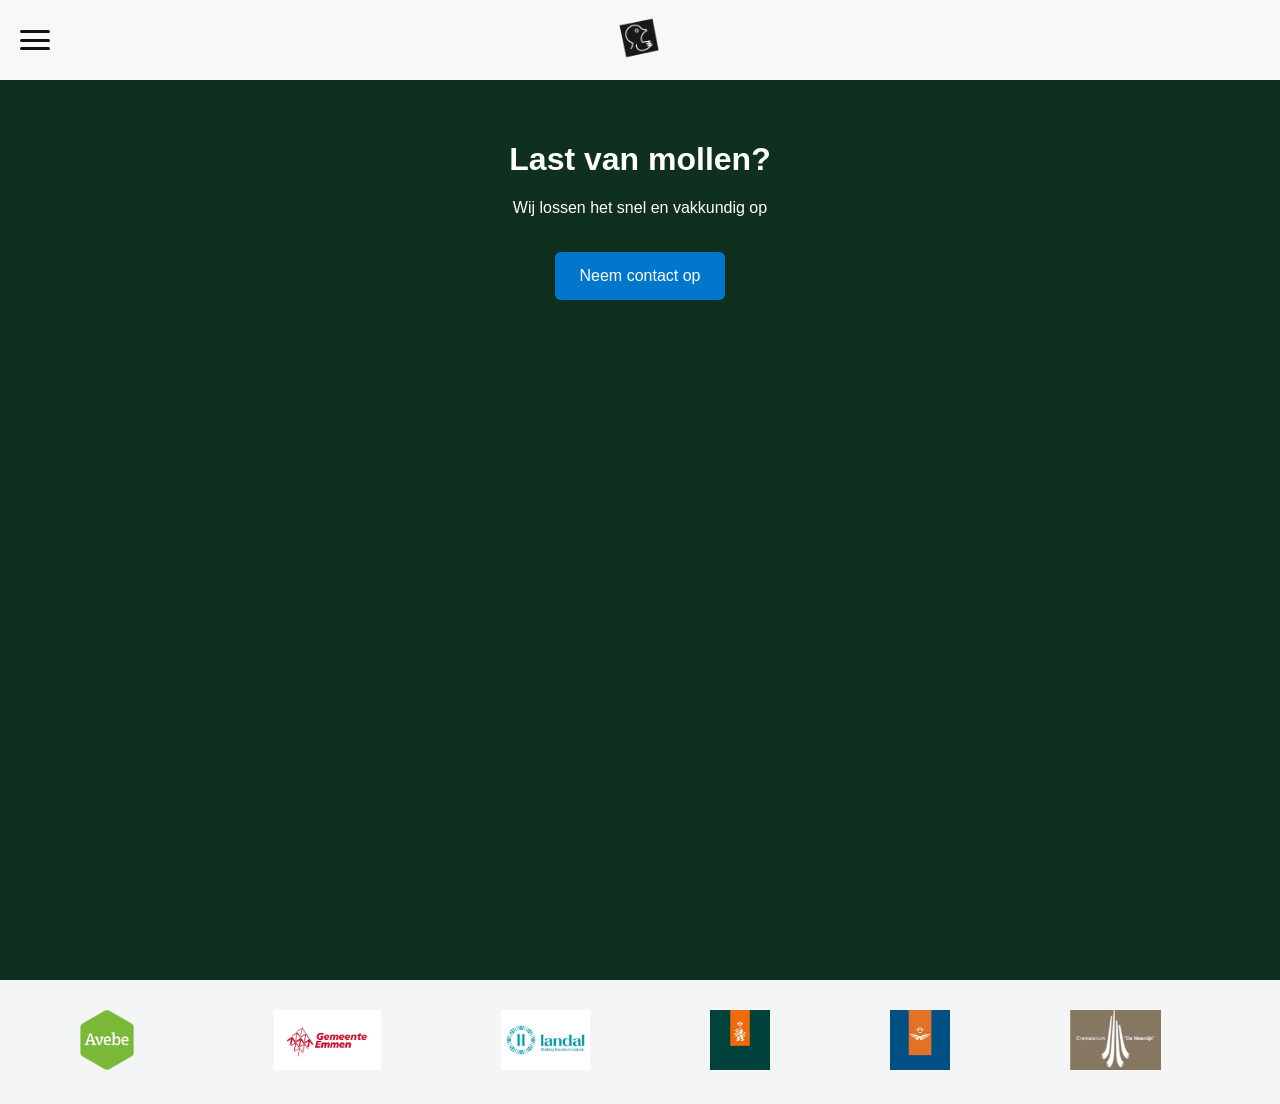
==== index.html @ 28d2e495 "Update index.html" ====
<!DOCTYPE html>
<html lang="nl">
<head>
  <meta charset="UTF-8">
  <meta name="viewport" content="width=device-width, initial-scale=1.0">
  <title>Mollenoverlast</title>
  <link rel="stylesheet" href="style.css">
</head>

<body>

<!-- NAVBAR -->
<nav class="top-header">
  <div class="hamburger-container">
    <div class="hamburger" id="hamburger">
      <span></span>
      <span></span>
      <span></span>
    </div>

    <div class="menu" id="menu">
      <a href="index.html">Home</a>
      <a href="wie.html">Wie zijn we?</a>
      <a href="mollen.html">Informatie over mollen</a>
      <a href="contact.html">Contact</a>
    </div>
  </div>

  <a href="#" class="logo-link">
    <img src="assets/images/mollenoverlastpng.png"
         alt="Mollenoverlast"
         class="nav-logo">
  </a>
</nav>


<!-- HERO -->
<header class="hero">
  <div class="hero-content">
    <h1>Last van mollen?</h1>
    <p>Wij lossen het snel en vakkundig op</p>

    <a href="contact.html" class="cta-button">
      Neem contact op
    </a>
  </div>
</header>


<!-- LOGO BAR (ONLY ONE!) -->
  
<section class="logo-bar">
  <div class="logo-track">

    <a href="https://www.avebe.nl" target="_blank" rel="noopener noreferrer">
      <img src="assets/companies/Avebelogo.png" alt="Avebe">
    </a>

    <a href="https://gemeente.emmen.nl" target="_blank" rel="noopener noreferrer">
      <img src="assets/companies/emmenlogo.jpg" alt="Gemeente Emmen">
    </a>

    <a href="https://www.landal.nl" target="_blank" rel="noopener noreferrer">
      <img src="assets/companies/landallogo.jpg" alt="Landal">
    </a>

    <a href="https://www.defensie.nl/organisatie/landmacht" target="_blank" rel="noopener noreferrer">
      <img src="assets/companies/landmachtlogo.jpg" alt="Landmacht">
    </a>

    <a href="https://www.defensie.nl/organisatie/luchtmacht" target="_blank" rel="noopener noreferrer">
      <img src="assets/companies/luchtmacht.png" alt="Luchtmacht">
    </a>

    <a href="https://www.crematoriumdemeerdijk.nl" target="_blank" rel="noopener noreferrer">
      <img src="assets/companies/cremator.jpg" alt="Crematorium De Meerdijk">
    </a>
  <a href="https://www.avebe.nl" target="_blank" rel="noopener noreferrer">
      <img src="assets/companies/Avebelogo.png" alt="Avebe">
    </a>

    <a href="https://gemeente.emmen.nl" target="_blank" rel="noopener noreferrer">
      <img src="assets/companies/emmenlogo.jpg" alt="Gemeente Emmen">
    </a>

    <a href="https://www.landal.nl" target="_blank" rel="noopener noreferrer">
      <img src="assets/companies/landallogo.jpg" alt="Landal">
    </a>

    <a href="https://www.defensie.nl/organisatie/landmacht" target="_blank" rel="noopener noreferrer">
      <img src="assets/companies/landmachtlogo.jpg" alt="Landmacht">
    </a>

    <a href="https://www.defensie.nl/organisatie/luchtmacht" target="_blank" rel="noopener noreferrer">
      <img src="assets/companies/luchtmacht.png" alt="Luchtmacht">
    </a>

    <a href="https://www.crematoriumdemeerdijk.nl" target="_blank" rel="noopener noreferrer">
      <img src="assets/companies/cremator.jpg" alt="Crematorium De Meerdijk">
    </a>
  </div>
</section>


<script src="script.js"></script>

</body>
</html>
---- style.css ----
/* RESET / BASE */
html, body {
  margin: 0;
  padding: 0;
  font-family: 'Open Sans', sans-serif;
  color: #111;
  background: #9baf40;
  overflow-x: hidden;
  scroll-behavior: smooth;
}

/* Sticky footer layout so logo bar can sit at bottom */
body {
  padding-top: 80px; /* header offset */
  min-height: 100vh;
  display: flex;
  flex-direction: column;
}

/* Let main content stretch and push footer/logo bar down */
main {
  flex: 1;
}

/* HERO */
.hero {
  position: relative;
  /* Fill viewport minus fixed header so footer can still sit at bottom nicely */
  min-height: calc(100vh - 80px);
  background-color: #0f2f1f;
  display: flex;
  flex-direction: column;
  justify-content: flex-start;
  align-items: center;
  text-align: center;
  padding: 40px 20px;
}

.hero-content {
  max-width: 600px;
  color: white;
}

.hero-content h1 {
  margin-bottom: 10px;
}

.hero-content p {
  margin-bottom: 10px;
  line-height: 1.7;
}

/* BUTTON (you use .cta-button in HTML, so style both) */
.btn-primary,
.cta-button {
  display: inline-block;
  margin-top: 20px;
  padding: 15px 25px;
  background: #0077cc;
  color: #fff !important;
  text-decoration: none;
  border-radius: 6px;
  transition: background 0.3s ease;
}

.btn-primary:hover,
.cta-button:hover {
  background: #005fa3;
  cursor: pointer;
}

/* HEADER / NAV */
.top-header {
  position: fixed;
  top: 0;
  left: 0;
  width: 100%;
  height: 80px;
  background-color: #f8f8f8;
  display: flex;
  justify-content: center; /* logo remains centered */
  align-items: center;
  z-index: 9999;
}

/* Hamburger menu */
.hamburger-container {
  position: absolute;
  top: 50%;
  left: 20px;
  transform: translateY(-50%);
  z-index: 101;
}

.hamburger {
  display: flex;
  flex-direction: column;
  justify-content: space-between;
  width: 30px;
  height: 20px;
  cursor: pointer;
}

.hamburger span {
  display: block;
  height: 3px;
  width: 100%;
  background-color: #111;
  border-radius: 2px;
  transition: all 0.3s ease;
}

.hamburger.active span:nth-child(1) {
  transform: rotate(45deg) translate(5px, 5px);
}
.hamburger.active span:nth-child(2) {
  opacity: 0;
}
.hamburger.active span:nth-child(3) {
  transform: rotate(-45deg) translate(5px, -5px);
}

/* Dropdown menu */
.menu {
  position: absolute;
  top: 35px;
  left: 0;
  background-color: #fff;
  border-radius: 5px;
  box-shadow: 0 5px 15px rgba(0,0,0,0.1);
  overflow: hidden;
  max-height: 0;
  display: flex;
  flex-direction: column;
  transition: max-height 0.3s ease;
  z-index: 102;
}

.menu a {
  padding: 10px 20px;
  text-decoration: none;
  color: #111;
  transition: background 0.2s;
}

.menu a:hover {
  background-color: #f0f0f0;
}

.menu.active {
  max-height: 500px; /* enough for all links */
}

/* Logo centered */
.nav-logo {
  height: 60px;
  width: auto;
  max-width: 100%;
  cursor: pointer;
  transition: transform 0.3s ease;
}

.nav-logo:hover {
  transform: scale(1.1);
}

/* Logo track / company bar (full width + bottom) */
.logo-bar {
  width: 100%;
  overflow: hidden;
  background: #f4f6f5;
  padding: 30px 0;

  /* This is the key that pushes it to the bottom on short pages */
  margin-top: auto;
}

.logo-track {
  display: flex;
  width: max-content;
  animation: scroll 20s linear infinite;
  will-change: transform;
}

.logo-track img {
  height: 60px;
  margin: 0 60px;
  transition: transform 0.3s ease, filter 0.3s ease;
  cursor: pointer;
}

.logo-track img:hover {
  transform: scale(1.25);
  filter: brightness(1.25);
}

@keyframes scroll {
  0% { transform: translateX(0); }
  100% { transform: translateX(-50%); }
}

/* CONTENT SECTIONS
   IMPORTANT: don't apply "max-width centered section" styling to logo-bar */
section:not(.logo-bar) {
  position: relative;
  z-index: 1;
  padding: 80px 20px;
  max-width: 1200px;
  margin: 0 auto;
}

section:not(.logo-bar) h2,
section:not(.logo-bar) p {
  text-align: center;
}

/* RESPONSIVE */
@media (max-width: 768px) {
  .hero-content h1 { font-size: 2rem; }
  .hero-content p { font-size: 1rem; }
  .btn-primary, .cta-button { padding: 12px 20px; font-size: 1em; }
  .logo-track img { height: 40px; margin: 0 30px; }
}

.client-section-title {
  text-align: center;
  color: white;
  font-weight: 700;
  font-size: 1.8rem;
  
  margin-top: 35px;
  margin-bottom: 15px;
}
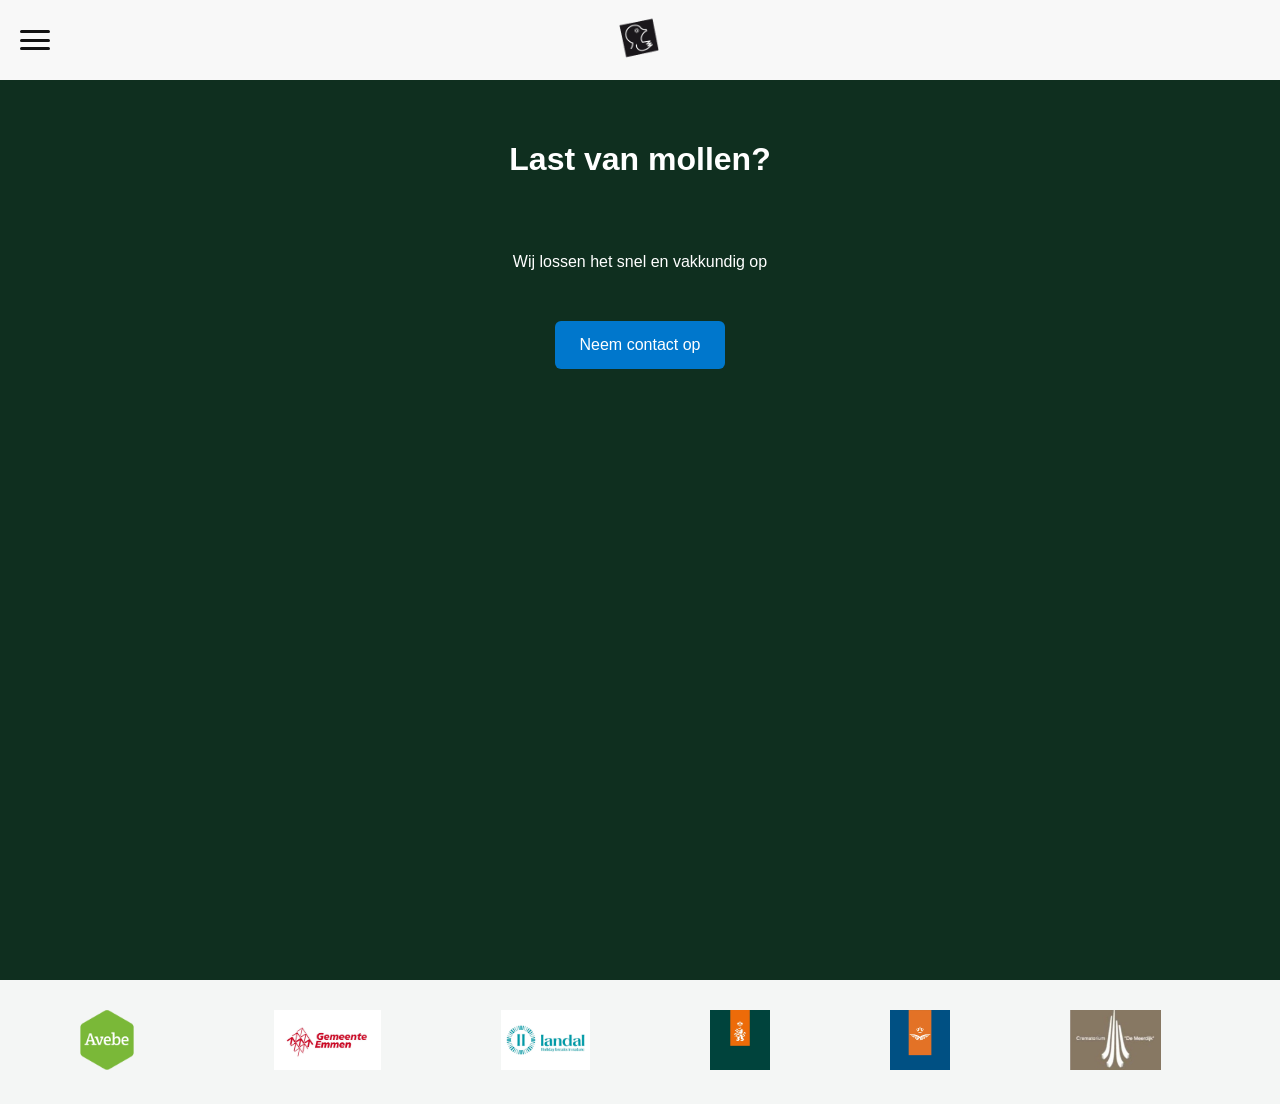
==== commit ca6d4527: "Update index.html" ====
--- a/index.html
+++ b/index.html
@@ -3,7 +3,7 @@
 <head>
   <meta charset="UTF-8">
   <meta name="viewport" content="width=device-width, initial-scale=1.0">
-  <title>Mollenoverlast</title>
+  <title>Mollenoverlast | Home</title>
   <link rel="stylesheet" href="style.css">
 </head>
 
@@ -109,3 +109,4 @@
 
 
 
+
--- a/style.css
+++ b/style.css
@@ -42,11 +42,15 @@
 }
 
 .hero-content h1 {
-  margin-bottom: 10px;
+  margin-bottom: 70px;
+}
+
+.hero-content h2 {
+  margin-bottom: 45px;
 }
 
 .hero-content p {
-  margin-bottom: 10px;
+  margin-bottom: 25px;
   line-height: 1.7;
 }
 
@@ -232,3 +236,38 @@
   margin-bottom: 15px;
 }
 
+.whatsapp-button {
+  display: inline-block;
+  margin-top: 15px;
+  padding: 14px 22px;
+  background-color: #25D366; /* WhatsApp green */
+  color: white;
+  text-decoration: none;
+  border-radius: 6px;
+  font-weight: 600;
+  transition: background 0.3s ease, transform 0.2s ease;
+}
+
+.whatsapp-button:hover {
+  background-color: #1ebe5d;
+  transform: scale(1.05);
+}
+
+/* Company info – contact page only */
+.company-info {
+  position: fixed;
+  bottom: 10px;
+  left: 10px;
+
+  font-family: "Courier New", monospace; /* different font */
+  font-size: 0.85rem;
+  color: rgba(255, 255, 255, 0.85);
+
+  line-height: 1.4;
+  z-index: 50;
+}
+
+
+
+
+
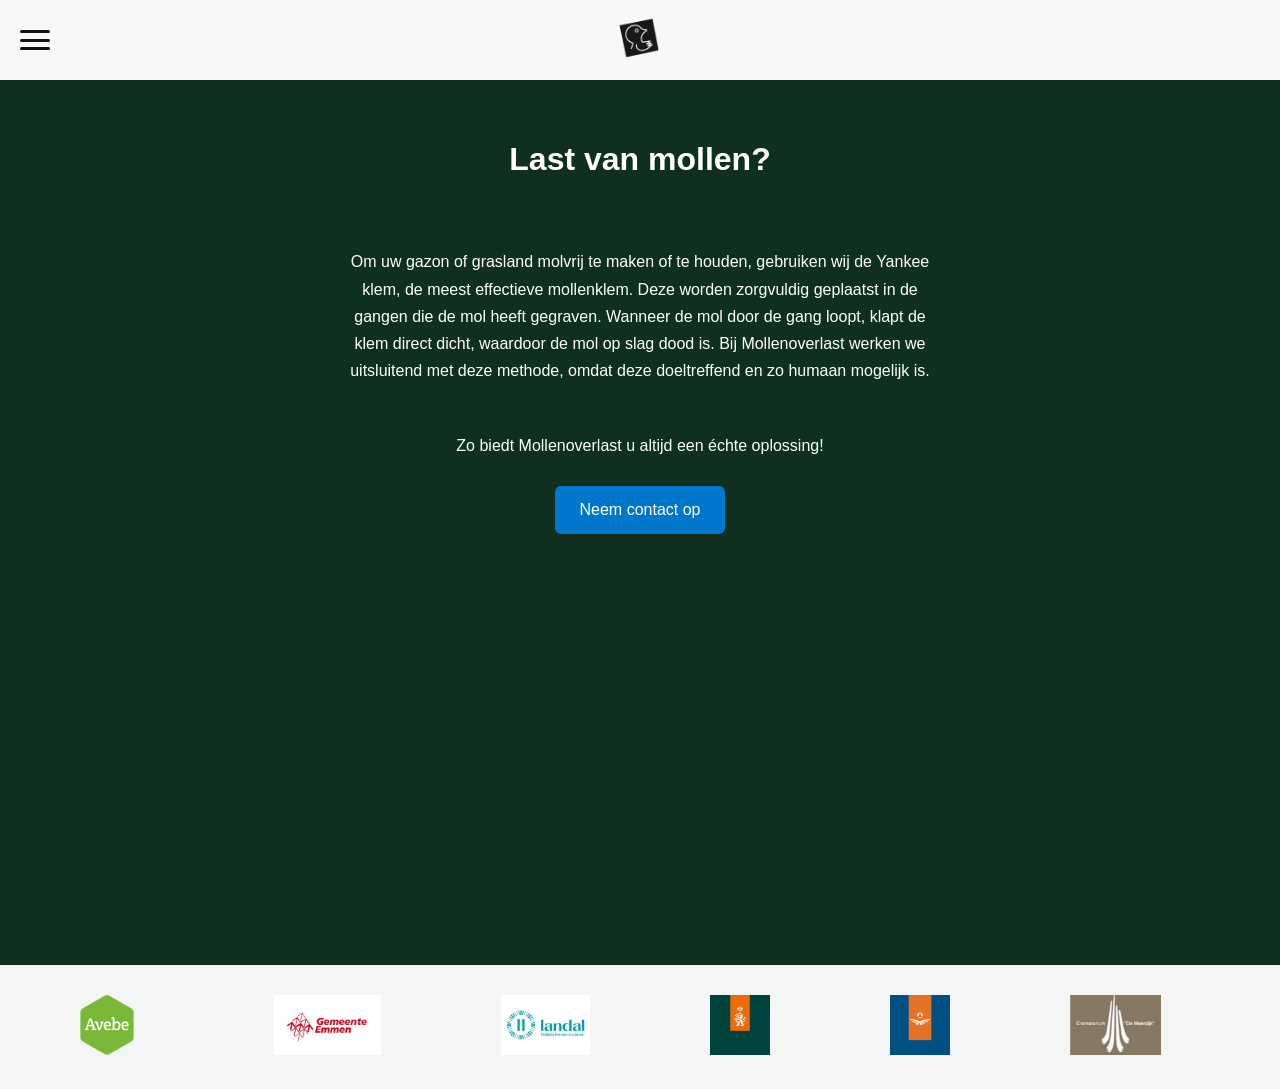
==== commit 0df6f1c7: "text to home" ====
--- a/index.html
+++ b/index.html
@@ -38,7 +38,13 @@
 <header class="hero">
   <div class="hero-content">
     <h1>Last van mollen?</h1>
-    <p>Wij lossen het snel en vakkundig op</p>
+    <p>Om uw gazon of grasland molvrij te maken of te houden, gebruiken wij de Yankee klem, de meest effectieve mollenklem. Deze worden zorgvuldig geplaatst in de gangen die de mol heeft gegraven. Wanneer de mol door de gang loopt, klapt de klem direct dicht, waardoor de mol op slag dood is.
+Bij Mollenoverlast werken we uitsluitend met deze methode, omdat deze doeltreffend en zo humaan mogelijk is.
+
+</p>
+    <br>
+    <br>
+    <p>Zo biedt Mollenoverlast u altijd een échte oplossing!</p>
 
     <a href="contact.html" class="cta-button">
       Neem contact op
@@ -110,3 +116,4 @@
 
 
 
+
--- a/style.css
+++ b/style.css
@@ -168,19 +168,18 @@
   transform: scale(1.1);
 }
 
-/* Logo track / company bar (full width + bottom) */
+/* ✅ LOGO BAR (FIXED) */
 .logo-bar {
   width: 100%;
   overflow: hidden;
   background: #f4f6f5;
   padding: 30px 0;
-
-  /* This is the key that pushes it to the bottom on short pages */
-  margin-top: auto;
+  margin-top: auto; /* pushes it to the bottom on short pages */
 }
 
 .logo-track {
   display: flex;
+  align-items: center;
   width: max-content;
   animation: scroll 20s linear infinite;
   will-change: transform;
@@ -189,6 +188,7 @@
 .logo-track img {
   height: 60px;
   margin: 0 60px;
+  flex: 0 0 auto; /* prevents odd wrapping/shrinking */
   transition: transform 0.3s ease, filter 0.3s ease;
   cursor: pointer;
 }
@@ -231,7 +231,6 @@
   color: white;
   font-weight: 700;
   font-size: 1.8rem;
-  
   margin-top: 35px;
   margin-bottom: 15px;
 }
@@ -253,21 +252,175 @@
   transform: scale(1.05);
 }
 
-/* Company info – contact page only */
+/* Contact hero becomes a column where bottom content can sit at the bottom */
+.hero-contact {
+  display: flex;
+  flex-direction: column;
+  justify-content: flex-start; /* top content stays at top */
+}
+
+/* This pushes the company info to the bottom INSIDE the hero */
 .company-info {
-  position: fixed;
+  margin-top: auto;          /* <-- key: pushes it down */
+  align-self: flex-start;    /* bottom-left */
+  padding-left: 14px;        /* same left spacing vibe */
+  padding-bottom: 14px;      /* gives breathing room */
+
+  font-family: "Courier New", monospace;
+  font-size: 0.9rem;
+  color: rgba(255, 255, 255, 0.9);
+  line-height: 1.4;
+}
+
+/* --- FORCE company-info to NOT overlap the logo bar --- */
+
+/* make the contact hero a flex column */
+.hero.hero-contact {
+  display: flex;
+  flex-direction: column;
+}
+
+/* make hero-content take normal space at the top */
+.hero.hero-contact .hero-content {
+  width: 100%;
+}
+
+/* --- CONTACT PAGE: tighten spacing inside hero --- */
+.hero-content p{
+  margin: 6px 0;          /* reduce default paragraph gaps */
+}
+
+.whatsapp-button{
+  margin: 12px 0 6px;     /* less space below WhatsApp */
+}
+
+.hero {
+  padding-bottom: 25px;
+}
+
+/* --- Subtle particle effect for call & email links --- */
+.particle-link {
+  position: relative;
+  color: inherit;
+  text-decoration: none;
+}
+
+/* create the particles */
+.particle-link::before,
+.particle-link::after {
+  content: "";
+  position: absolute;
+  width: 6px;
+  height: 6px;
+  background: #702963;
+  border-radius: 50%;
+  opacity: 0;
+  pointer-events: none;
+}
+
+/* left particle */
+.particle-link::before {
+  left: -10px;
+  top: 50%;
+  transform: translateY(-50%);
+}
+
+/* right particle */
+.particle-link::after {
+  right: -10px;
+  top: 50%;
+  transform: translateY(-50%);
+}
+
+/* hover animation */
+.particle-link:hover::before {
+  animation: particle-float-left 1.2s ease-out infinite;
+}
+
+.particle-link:hover::after {
+  animation: particle-float-right 1.2s ease-out infinite;
+}
+
+/* animations */
+@keyframes particle-float-left {
+  0% {
+    opacity: 0;
+    transform: translate(-5px, 0) scale(0.6);
+  }
+  60% {
+    opacity: 0.7;
+  }
+  100% {
+    opacity: 0;
+    transform: translate(-18px, -14px) scale(0.2);
+  }
+}
+
+@keyframes particle-float-right {
+  0% {
+    opacity: 0;
+    transform: translate(5px, 0) scale(0.6);
+  }
+  60% {
+    opacity: 0.7;
+  }
+  100% {
+    opacity: 0;
+    transform: translate(18px, -14px) scale(0.2);
+  }
+}
+
+/* --- WhatsApp button particle animation --- */
+.whatsapp-button {
+  position: relative;
+  overflow: hidden; /* contain particles */
+}
+
+/* particles */
+.whatsapp-button::before,
+.whatsapp-button::after {
+  content: "";
+  position: absolute;
   bottom: 10px;
-  left: 10px;
-
-  font-family: "Courier New", monospace; /* different font */
-  font-size: 0.85rem;
-  color: rgba(255, 255, 255, 0.85);
-
-  line-height: 1.4;
-  z-index: 50;
-}
-
-
-
-
-
+  width: 6px;
+  height: 6px;
+  background: #25D366;
+  border-radius: 50%;
+  opacity: 0;
+  pointer-events: none;
+}
+
+/* left particle */
+.whatsapp-button::before {
+  left: 35%;
+}
+
+/* right particle */
+.whatsapp-button::after {
+  left: 60%;
+}
+
+/* trigger animation on hover */
+.whatsapp-button:hover::before {
+  animation: wa-particle-up 1.2s ease-out infinite;
+}
+
+.whatsapp-button:hover::after {
+  animation: wa-particle-up 1.2s ease-out infinite;
+  animation-delay: 0.3s;
+}
+
+/* animation */
+@keyframes wa-particle-up {
+  0% {
+    transform: translateY(0) scale(0.6);
+    opacity: 0;
+  }
+  30% {
+    opacity: 0.8;
+  }
+  100% {
+    transform: translateY(-25px) scale(0.2);
+    opacity: 0;
+  }
+}
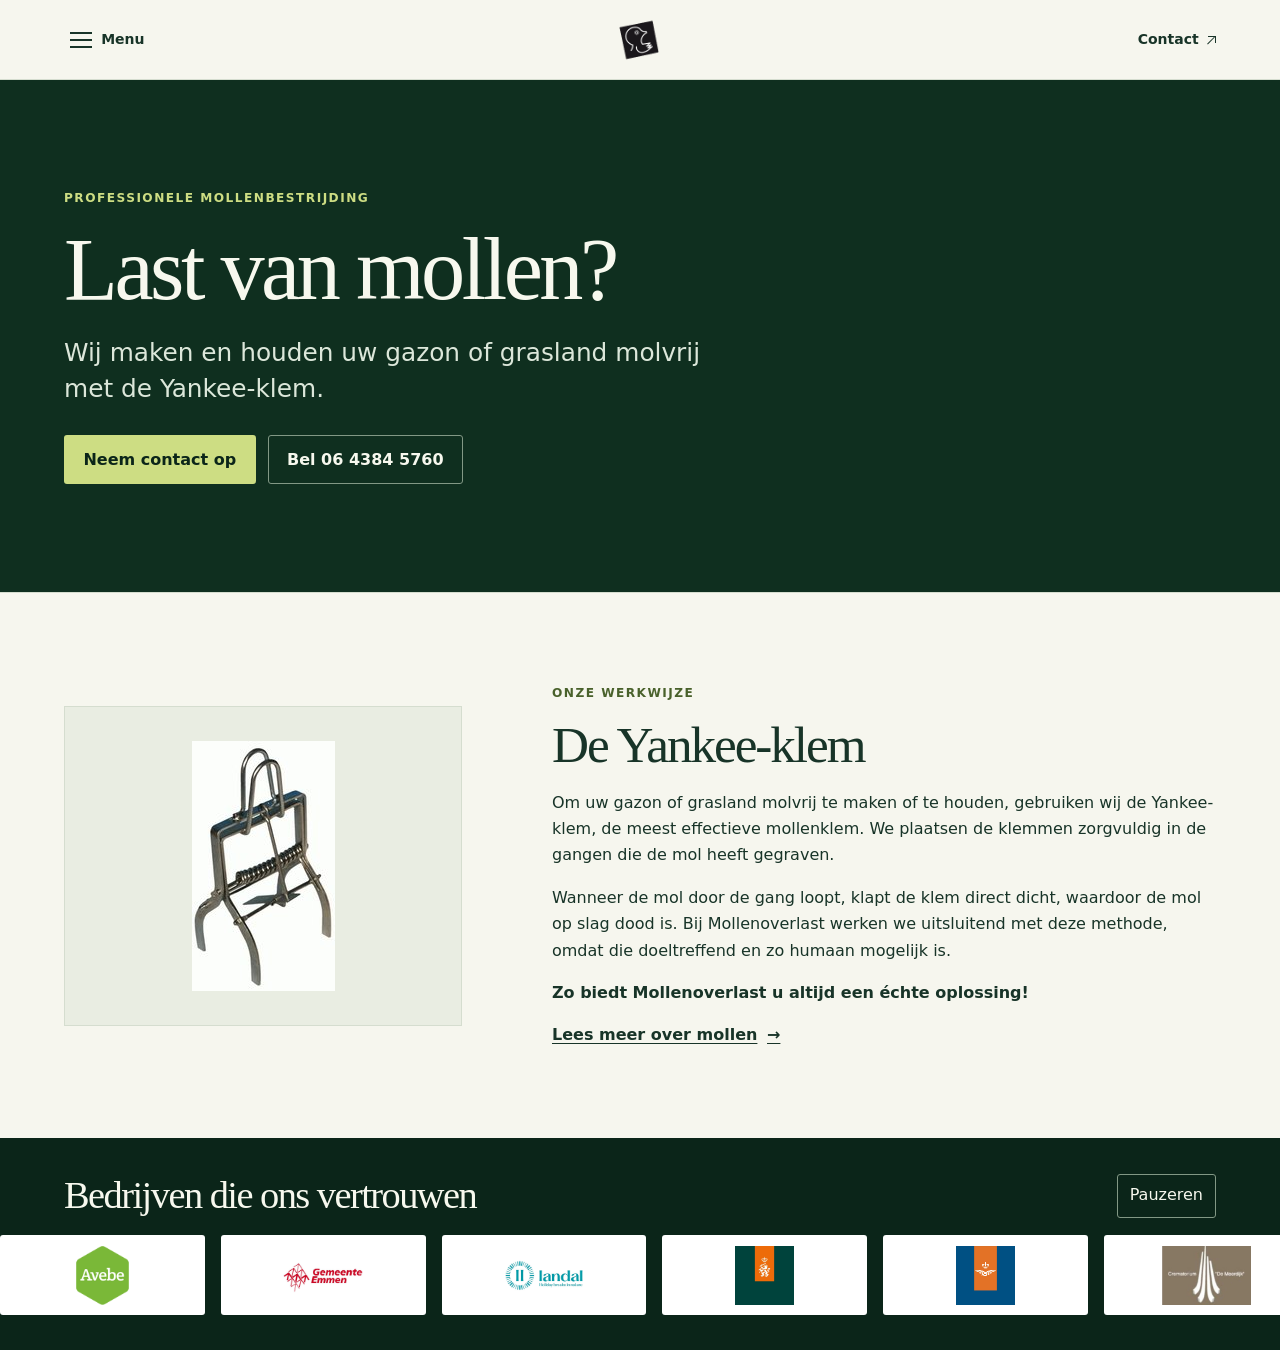
==== commit 429c2be9: "Redesign Mollenoverlast website" ====
--- a/index.html
+++ b/index.html
@@ -1,119 +1,79 @@
-<!DOCTYPE html>
-<html lang="nl">
-<head>
-  <meta charset="UTF-8">
-  <meta name="viewport" content="width=device-width, initial-scale=1.0">
-  <title>Mollenoverlast | Home</title>
-  <link rel="stylesheet" href="style.css">
-</head>
-
-<body>
-
-<!-- NAVBAR -->
-<nav class="top-header">
-  <div class="hamburger-container">
-    <div class="hamburger" id="hamburger">
-      <span></span>
-      <span></span>
-      <span></span>
-    </div>
-
-    <div class="menu" id="menu">
-      <a href="index.html">Home</a>
-      <a href="wie.html">Wie zijn we?</a>
-      <a href="mollen.html">Informatie over mollen</a>
-      <a href="contact.html">Contact</a>
-    </div>
-  </div>
-
-  <a href="#" class="logo-link">
-    <img src="assets/images/mollenoverlastpng.png"
-         alt="Mollenoverlast"
-         class="nav-logo">
-  </a>
-</nav>
-
-
-<!-- HERO -->
-<header class="hero">
-  <div class="hero-content">
-    <h1>Last van mollen?</h1>
-    <p>Om uw gazon of grasland molvrij te maken of te houden, gebruiken wij de Yankee klem, de meest effectieve mollenklem. Deze worden zorgvuldig geplaatst in de gangen die de mol heeft gegraven. Wanneer de mol door de gang loopt, klapt de klem direct dicht, waardoor de mol op slag dood is.
-Bij Mollenoverlast werken we uitsluitend met deze methode, omdat deze doeltreffend en zo humaan mogelijk is.
-
-</p>
-    <br>
-    <br>
-    <p>Zo biedt Mollenoverlast u altijd een échte oplossing!</p>
-
-    <a href="contact.html" class="cta-button">
-      Neem contact op
-    </a>
-  </div>
-</header>
-
-
-<!-- LOGO BAR (ONLY ONE!) -->
-  
-<section class="logo-bar">
-  <div class="logo-track">
-
-    <a href="https://www.avebe.nl" target="_blank" rel="noopener noreferrer">
-      <img src="assets/companies/Avebelogo.png" alt="Avebe">
-    </a>
-
-    <a href="https://gemeente.emmen.nl" target="_blank" rel="noopener noreferrer">
-      <img src="assets/companies/emmenlogo.jpg" alt="Gemeente Emmen">
-    </a>
-
-    <a href="https://www.landal.nl" target="_blank" rel="noopener noreferrer">
-      <img src="assets/companies/landallogo.jpg" alt="Landal">
-    </a>
-
-    <a href="https://www.defensie.nl/organisatie/landmacht" target="_blank" rel="noopener noreferrer">
-      <img src="assets/companies/landmachtlogo.jpg" alt="Landmacht">
-    </a>
-
-    <a href="https://www.defensie.nl/organisatie/luchtmacht" target="_blank" rel="noopener noreferrer">
-      <img src="assets/companies/luchtmacht.png" alt="Luchtmacht">
-    </a>
-
-    <a href="https://www.crematoriumdemeerdijk.nl" target="_blank" rel="noopener noreferrer">
-      <img src="assets/companies/cremator.jpg" alt="Crematorium De Meerdijk">
-    </a>
-  <a href="https://www.avebe.nl" target="_blank" rel="noopener noreferrer">
-      <img src="assets/companies/Avebelogo.png" alt="Avebe">
-    </a>
-
-    <a href="https://gemeente.emmen.nl" target="_blank" rel="noopener noreferrer">
-      <img src="assets/companies/emmenlogo.jpg" alt="Gemeente Emmen">
-    </a>
-
-    <a href="https://www.landal.nl" target="_blank" rel="noopener noreferrer">
-      <img src="assets/companies/landallogo.jpg" alt="Landal">
-    </a>
-
-    <a href="https://www.defensie.nl/organisatie/landmacht" target="_blank" rel="noopener noreferrer">
-      <img src="assets/companies/landmachtlogo.jpg" alt="Landmacht">
-    </a>
-
-    <a href="https://www.defensie.nl/organisatie/luchtmacht" target="_blank" rel="noopener noreferrer">
-      <img src="assets/companies/luchtmacht.png" alt="Luchtmacht">
-    </a>
-
-    <a href="https://www.crematoriumdemeerdijk.nl" target="_blank" rel="noopener noreferrer">
-      <img src="assets/companies/cremator.jpg" alt="Crematorium De Meerdijk">
-    </a>
-  </div>
-</section>
-
-
-<script src="script.js"></script>
-
-</body>
-</html>
-
-
-
-
-
+<!doctype html>
+<html lang="nl">
+<head>
+  <meta charset="utf-8">
+  <meta name="viewport" content="width=device-width, initial-scale=1">
+  <meta name="description" content="Professionele mollenbestrijding voor uw gazon of grasland. Mollenoverlast uit Schoonebeek werkt met de Yankee-klem.">
+  <meta name="theme-color" content="#0f2f1f">
+  <title>Professionele mollenbestrijding | Mollenoverlast</title>
+  <link rel="stylesheet" href="style.css">
+  <link rel="icon" href="assets/images/mollenoverlastpng.png" type="image/png">
+  <script src="script.js" defer></script>
+</head>
+<body id="boven">
+  <a class="skip-link" href="#inhoud">Direct naar inhoud</a>
+  <header class="top-header">
+    <button class="hamburger" type="button" aria-controls="menu" aria-expanded="false" hidden>
+      <span class="menu-icon" aria-hidden="true"><span></span><span></span><span></span></span>
+      <span>Menu</span>
+    </button>
+    <nav class="menu" id="menu" aria-label="Hoofdnavigatie">
+      <a href="index.html" aria-current="page">Home</a>
+      <a href="wie.html">Wie zijn we?</a>
+      <a href="mollen.html">Informatie over mollen</a>
+      <a href="contact.html">Contact</a>
+    </nav>
+    <a href="#boven" class="logo-link" aria-label="Mollenoverlast, naar boven">
+      <img src="assets/images/mollenoverlastpng.png" alt="Mollenoverlast" width="122" height="138" class="nav-logo">
+    </a>
+    <a class="header-contact particle-link" href="contact.html">Contact <span class="arrow-up" aria-hidden="true"></span></a>
+  </header>
+
+  <main id="inhoud" tabindex="-1">
+    <header class="wrap home-hero">
+      <p class="eyebrow">Professionele mollenbestrijding</p>
+      <h1>Last van mollen?</h1>
+      <p class="lead">Wij maken en houden uw gazon of grasland molvrij met de Yankee-klem.</p>
+      <div class="actions">
+        <a class="button primary particle-link" href="contact.html">Neem contact op</a>
+        <a class="button secondary particle-link" href="tel:+31643845760">Bel 06 4384 5760</a>
+      </div>
+    </header>
+
+    <section class="method-band" aria-labelledby="methode">
+      <div class="wrap method" data-reveal>
+        <div class="trap-photo">
+          <img src="assets/images/klem1.jpg" alt="De Yankee-mollenklem" width="143" height="250" loading="lazy">
+        </div>
+        <div>
+          <p class="eyebrow">Onze werkwijze</p>
+          <h2 id="methode">De Yankee-klem</h2>
+          <p>Om uw gazon of grasland molvrij te maken of te houden, gebruiken wij de Yankee-klem, de meest effectieve mollenklem. We plaatsen de klemmen zorgvuldig in de gangen die de mol heeft gegraven.</p>
+          <p>Wanneer de mol door de gang loopt, klapt de klem direct dicht, waardoor de mol op slag dood is. Bij Mollenoverlast werken we uitsluitend met deze methode, omdat die doeltreffend en zo humaan mogelijk is.</p>
+          <p><strong>Zo biedt Mollenoverlast u altijd een échte oplossing!</strong></p>
+          <a class="more" href="mollen.html">Lees meer over mollen <span aria-hidden="true">→</span></a>
+        </div>
+      </div>
+    </section>
+  </main>
+
+  <footer class="logo-bar" aria-labelledby="vertrouwen">
+    <div class="wrap logo-heading">
+      <h2 id="vertrouwen">Bedrijven die ons vertrouwen</h2>
+      <button class="logo-toggle" type="button" hidden>Pauzeren</button>
+    </div>
+    <div class="logo-window">
+      <div class="logo-track">
+        <div class="logo-group">
+          <a href="https://www.avebe.nl" target="_blank" rel="noopener noreferrer"><img src="assets/companies/Avebelogo.png" alt="Avebe"></a>
+          <a href="https://gemeente.emmen.nl" target="_blank" rel="noopener noreferrer"><img src="assets/companies/emmenlogo.jpg" alt="Gemeente Emmen"></a>
+          <a href="https://www.landal.nl" target="_blank" rel="noopener noreferrer"><img src="assets/companies/landallogo.jpg" alt="Landal"></a>
+          <a href="https://www.defensie.nl/defensieonderdelen/koninklijke-landmacht" target="_blank" rel="noopener noreferrer"><img src="assets/companies/landmachtlogo.jpg" alt="Landmacht"></a>
+          <a href="https://www.defensie.nl/defensieonderdelen/koninklijke-luchtmacht" target="_blank" rel="noopener noreferrer"><img src="assets/companies/luchtmacht.png" alt="Luchtmacht"></a>
+          <a href="https://www.crematoriumdemeerdijk.nl" target="_blank" rel="noopener noreferrer"><img src="assets/companies/cremator.jpg" alt="Crematorium De Meerdijk"></a>
+        </div>
+      </div>
+    </div>
+  </footer>
+</body>
+</html>
--- a/style.css
+++ b/style.css
@@ -1,426 +1,296 @@
-/* RESET / BASE */
-html, body {
-  margin: 0;
-  padding: 0;
-  font-family: 'Open Sans', sans-serif;
-  color: #111;
-  background: #9baf40;
-  overflow-x: hidden;
-  scroll-behavior: smooth;
-}
-
-/* Sticky footer layout so logo bar can sit at bottom */
-body {
-  padding-top: 80px; /* header offset */
-  min-height: 100vh;
-  display: flex;
-  flex-direction: column;
-}
-
-/* Let main content stretch and push footer/logo bar down */
-main {
-  flex: 1;
-}
-
-/* HERO */
-.hero {
-  position: relative;
-  /* Fill viewport minus fixed header so footer can still sit at bottom nicely */
-  min-height: calc(100vh - 80px);
-  background-color: #0f2f1f;
-  display: flex;
-  flex-direction: column;
-  justify-content: flex-start;
-  align-items: center;
-  text-align: center;
-  padding: 40px 20px;
-}
-
-.hero-content {
-  max-width: 600px;
-  color: white;
-}
-
-.hero-content h1 {
-  margin-bottom: 70px;
-}
-
-.hero-content h2 {
-  margin-bottom: 45px;
-}
-
-.hero-content p {
-  margin-bottom: 25px;
-  line-height: 1.7;
-}
-
-/* BUTTON (you use .cta-button in HTML, so style both) */
-.btn-primary,
-.cta-button {
-  display: inline-block;
-  margin-top: 20px;
-  padding: 15px 25px;
-  background: #0077cc;
-  color: #fff !important;
-  text-decoration: none;
-  border-radius: 6px;
-  transition: background 0.3s ease;
-}
-
-.btn-primary:hover,
-.cta-button:hover {
-  background: #005fa3;
-  cursor: pointer;
-}
-
-/* HEADER / NAV */
-.top-header {
-  position: fixed;
-  top: 0;
-  left: 0;
-  width: 100%;
-  height: 80px;
-  background-color: #f8f8f8;
-  display: flex;
-  justify-content: center; /* logo remains centered */
-  align-items: center;
-  z-index: 9999;
-}
-
-/* Hamburger menu */
-.hamburger-container {
-  position: absolute;
-  top: 50%;
-  left: 20px;
-  transform: translateY(-50%);
-  z-index: 101;
-}
-
-.hamburger {
-  display: flex;
-  flex-direction: column;
-  justify-content: space-between;
-  width: 30px;
-  height: 20px;
-  cursor: pointer;
-}
-
-.hamburger span {
-  display: block;
-  height: 3px;
-  width: 100%;
-  background-color: #111;
-  border-radius: 2px;
-  transition: all 0.3s ease;
-}
-
-.hamburger.active span:nth-child(1) {
-  transform: rotate(45deg) translate(5px, 5px);
-}
-.hamburger.active span:nth-child(2) {
-  opacity: 0;
-}
-.hamburger.active span:nth-child(3) {
-  transform: rotate(-45deg) translate(5px, -5px);
-}
-
-/* Dropdown menu */
-.menu {
-  position: absolute;
-  top: 35px;
-  left: 0;
-  background-color: #fff;
-  border-radius: 5px;
-  box-shadow: 0 5px 15px rgba(0,0,0,0.1);
-  overflow: hidden;
-  max-height: 0;
-  display: flex;
-  flex-direction: column;
-  transition: max-height 0.3s ease;
-  z-index: 102;
-}
-
-.menu a {
-  padding: 10px 20px;
-  text-decoration: none;
-  color: #111;
-  transition: background 0.2s;
-}
-
-.menu a:hover {
-  background-color: #f0f0f0;
-}
-
-.menu.active {
-  max-height: 500px; /* enough for all links */
-}
-
-/* Logo centered */
-.nav-logo {
-  height: 60px;
-  width: auto;
-  max-width: 100%;
-  cursor: pointer;
-  transition: transform 0.3s ease;
-}
-
-.nav-logo:hover {
-  transform: scale(1.1);
-}
-
-/* ✅ LOGO BAR (FIXED) */
-.logo-bar {
-  width: 100%;
-  overflow: hidden;
-  background: #f4f6f5;
-  padding: 30px 0;
-  margin-top: auto; /* pushes it to the bottom on short pages */
-}
-
-.logo-track {
-  display: flex;
-  align-items: center;
-  width: max-content;
-  animation: scroll 20s linear infinite;
-  will-change: transform;
-}
-
-.logo-track img {
-  height: 60px;
-  margin: 0 60px;
-  flex: 0 0 auto; /* prevents odd wrapping/shrinking */
-  transition: transform 0.3s ease, filter 0.3s ease;
-  cursor: pointer;
-}
-
-.logo-track img:hover {
-  transform: scale(1.25);
-  filter: brightness(1.25);
-}
-
-@keyframes scroll {
-  0% { transform: translateX(0); }
-  100% { transform: translateX(-50%); }
-}
-
-/* CONTENT SECTIONS
-   IMPORTANT: don't apply "max-width centered section" styling to logo-bar */
-section:not(.logo-bar) {
-  position: relative;
-  z-index: 1;
-  padding: 80px 20px;
-  max-width: 1200px;
-  margin: 0 auto;
-}
-
-section:not(.logo-bar) h2,
-section:not(.logo-bar) p {
-  text-align: center;
-}
-
-/* RESPONSIVE */
-@media (max-width: 768px) {
-  .hero-content h1 { font-size: 2rem; }
-  .hero-content p { font-size: 1rem; }
-  .btn-primary, .cta-button { padding: 12px 20px; font-size: 1em; }
-  .logo-track img { height: 40px; margin: 0 30px; }
-}
-
-.client-section-title {
-  text-align: center;
-  color: white;
-  font-weight: 700;
-  font-size: 1.8rem;
-  margin-top: 35px;
-  margin-bottom: 15px;
-}
-
-.whatsapp-button {
-  display: inline-block;
-  margin-top: 15px;
-  padding: 14px 22px;
-  background-color: #25D366; /* WhatsApp green */
-  color: white;
-  text-decoration: none;
-  border-radius: 6px;
-  font-weight: 600;
-  transition: background 0.3s ease, transform 0.2s ease;
-}
-
-.whatsapp-button:hover {
-  background-color: #1ebe5d;
-  transform: scale(1.05);
-}
-
-/* Contact hero becomes a column where bottom content can sit at the bottom */
-.hero-contact {
-  display: flex;
-  flex-direction: column;
-  justify-content: flex-start; /* top content stays at top */
-}
-
-/* This pushes the company info to the bottom INSIDE the hero */
-.company-info {
-  margin-top: auto;          /* <-- key: pushes it down */
-  align-self: flex-start;    /* bottom-left */
-  padding-left: 14px;        /* same left spacing vibe */
-  padding-bottom: 14px;      /* gives breathing room */
-
-  font-family: "Courier New", monospace;
-  font-size: 0.9rem;
-  color: rgba(255, 255, 255, 0.9);
-  line-height: 1.4;
-}
-
-/* --- FORCE company-info to NOT overlap the logo bar --- */
-
-/* make the contact hero a flex column */
-.hero.hero-contact {
-  display: flex;
-  flex-direction: column;
-}
-
-/* make hero-content take normal space at the top */
-.hero.hero-contact .hero-content {
-  width: 100%;
-}
-
-/* --- CONTACT PAGE: tighten spacing inside hero --- */
-.hero-content p{
-  margin: 6px 0;          /* reduce default paragraph gaps */
-}
-
-.whatsapp-button{
-  margin: 12px 0 6px;     /* less space below WhatsApp */
-}
-
-.hero {
-  padding-bottom: 25px;
-}
-
-/* --- Subtle particle effect for call & email links --- */
-.particle-link {
-  position: relative;
-  color: inherit;
-  text-decoration: none;
-}
-
-/* create the particles */
-.particle-link::before,
-.particle-link::after {
-  content: "";
-  position: absolute;
-  width: 6px;
-  height: 6px;
-  background: #702963;
-  border-radius: 50%;
-  opacity: 0;
-  pointer-events: none;
-}
-
-/* left particle */
-.particle-link::before {
-  left: -10px;
-  top: 50%;
-  transform: translateY(-50%);
-}
-
-/* right particle */
-.particle-link::after {
-  right: -10px;
-  top: 50%;
-  transform: translateY(-50%);
-}
-
-/* hover animation */
-.particle-link:hover::before {
-  animation: particle-float-left 1.2s ease-out infinite;
-}
-
-.particle-link:hover::after {
-  animation: particle-float-right 1.2s ease-out infinite;
-}
-
-/* animations */
-@keyframes particle-float-left {
-  0% {
-    opacity: 0;
-    transform: translate(-5px, 0) scale(0.6);
-  }
-  60% {
-    opacity: 0.7;
-  }
-  100% {
-    opacity: 0;
-    transform: translate(-18px, -14px) scale(0.2);
-  }
-}
-
-@keyframes particle-float-right {
-  0% {
-    opacity: 0;
-    transform: translate(5px, 0) scale(0.6);
-  }
-  60% {
-    opacity: 0.7;
-  }
-  100% {
-    opacity: 0;
-    transform: translate(18px, -14px) scale(0.2);
-  }
-}
-
-/* --- WhatsApp button particle animation --- */
-.whatsapp-button {
-  position: relative;
-  overflow: hidden; /* contain particles */
-}
-
-/* particles */
-.whatsapp-button::before,
-.whatsapp-button::after {
-  content: "";
-  position: absolute;
-  bottom: 10px;
-  width: 6px;
-  height: 6px;
-  background: #25D366;
-  border-radius: 50%;
-  opacity: 0;
-  pointer-events: none;
-}
-
-/* left particle */
-.whatsapp-button::before {
-  left: 35%;
-}
-
-/* right particle */
-.whatsapp-button::after {
-  left: 60%;
-}
-
-/* trigger animation on hover */
-.whatsapp-button:hover::before {
-  animation: wa-particle-up 1.2s ease-out infinite;
-}
-
-.whatsapp-button:hover::after {
-  animation: wa-particle-up 1.2s ease-out infinite;
-  animation-delay: 0.3s;
-}
-
-/* animation */
-@keyframes wa-particle-up {
-  0% {
-    transform: translateY(0) scale(0.6);
-    opacity: 0;
-  }
-  30% {
-    opacity: 0.8;
-  }
-  100% {
-    transform: translateY(-25px) scale(0.2);
-    opacity: 0;
-  }
-}
+:root {
+  color-scheme: light;
+  --forest: #0f2f1f;
+  --deep: #0b2519;
+  --green: #cddd83;
+  --ink: #183428;
+  --muted: #526459;
+  --paper: #f6f6ee;
+  --line: #d5ddcf;
+  --header-height: 80px;
+  --space: clamp(3.5rem, 7vw, 6.5rem);
+}
+
+*, *::before, *::after { box-sizing: border-box; }
+html { scroll-behavior: smooth; scroll-padding-top: calc(var(--header-height) + 1rem); }
+body {
+  margin: 0;
+  background: var(--forest);
+  color: #f7f8ee;
+  font: 1rem/1.65 system-ui, sans-serif;
+}
+img { display: block; max-width: 100%; }
+a { color: inherit; text-underline-offset: 0.2em; }
+button { font: inherit; cursor: pointer; }
+[hidden] { display: none !important; }
+:focus-visible { outline: 2px solid #8a9f39; outline-offset: 4px; }
+main:focus { outline: none; }
+h1, h2 {
+  margin: 0;
+  font-family: Georgia, serif;
+  font-weight: 400;
+  line-height: 1.03;
+  letter-spacing: -0.04em;
+  text-wrap: balance;
+}
+h1 { font-size: clamp(2.8rem, 6.9vw, 6rem); }
+h2 { font-size: clamp(2rem, 4vw, 3.5rem); }
+p { margin: 0 0 1rem; }
+dl, dd { margin: 0; }
+.wrap { width: min(100% - 2 * clamp(1.25rem, 5vw, 5rem), 76rem); margin-inline: auto; }
+.skip-link {
+  position: fixed;
+  z-index: 5;
+  top: 1rem;
+  left: 1rem;
+  padding: .65rem 1rem;
+  transform: translateY(-200%);
+  background: var(--green);
+  color: var(--deep);
+}
+.skip-link:focus { transform: none; }
+
+/* Header and navigation */
+.top-header {
+  position: sticky;
+  z-index: 4;
+  top: 0;
+  display: grid;
+  grid-template-columns: 1fr auto 1fr;
+  align-items: center;
+  min-height: var(--header-height);
+  padding: 0 clamp(1rem, 5vw, 5rem);
+  background: var(--paper);
+  color: var(--ink);
+  border-bottom: 1px solid var(--line);
+}
+.logo-link { grid-column: 2; grid-row: 1; margin-block: 9px; }
+.nav-logo { width: auto; height: 60px; transition: transform .2s ease; }
+.logo-link:hover .nav-logo { transform: scale(1.045); }
+.header-contact, .hamburger {
+  grid-row: 1;
+  min-height: 44px;
+  display: inline-flex;
+  align-items: center;
+  gap: .6rem;
+  font-size: .875rem;
+  font-weight: 650;
+}
+.header-contact { grid-column: 3; justify-self: end; text-decoration: none; }
+.header-contact:hover { text-decoration: underline; }
+.hamburger {
+  grid-column: 1;
+  justify-self: start;
+  padding: .25rem .35rem;
+  border: 0;
+  background: transparent;
+  color: inherit;
+}
+.menu-icon { display: grid; gap: 5px; width: 22px; }
+.menu-icon span {
+  height: 2px;
+  background: currentColor;
+  transition: transform .2s ease, opacity .2s ease;
+}
+.hamburger[aria-expanded="true"] .menu-icon span:first-child { transform: translateY(7px) rotate(45deg); }
+.hamburger[aria-expanded="true"] .menu-icon span:nth-child(2) { opacity: 0; }
+.hamburger[aria-expanded="true"] .menu-icon span:last-child { transform: translateY(-7px) rotate(-45deg); }
+.menu { grid-column: 1 / -1; display: flex; flex-wrap: wrap; gap: .25rem; padding: .5rem 0; }
+.menu a { padding: .65rem .9rem; text-decoration: none; font-weight: 600; }
+.menu a:hover { background: #e9eddf; }
+.menu a[aria-current="page"] { background: #e7edda; box-shadow: inset 3px 0 #728835; }
+.menu.is-disclosure {
+  position: absolute;
+  top: calc(100% + .65rem);
+  left: clamp(1rem, 5vw, 5rem);
+  display: grid;
+  width: min(19rem, calc(100vw - 2rem));
+  padding: .5rem;
+  background: var(--paper);
+  border: 1px solid var(--line);
+  box-shadow: 0 12px 32px #061a1430;
+  opacity: 0;
+  transform: translateY(-6px);
+  transition: opacity .2s ease, transform .2s ease;
+}
+.menu.is-disclosure.is-open { opacity: 1; transform: none; }
+
+/* Homepage */
+.home-hero {
+  padding-block: calc(var(--space) * 1.2);
+}
+.eyebrow {
+  color: var(--green);
+  font-size: .76rem;
+  font-weight: 750;
+  letter-spacing: .12em;
+  text-transform: uppercase;
+}
+.lead { font-size: clamp(1.15rem, 2vw, 1.55rem); line-height: 1.45; max-width: 42ch; }
+.home-hero .lead, .page-intro .lead { margin-top: 1.3rem; }
+.home-hero .lead { color: #dce7da; }
+.actions { display: flex; flex-wrap: wrap; gap: .75rem; margin-top: 1.75rem; }
+.button {
+  display: inline-flex;
+  justify-content: center;
+  align-items: center;
+  gap: .65rem;
+  min-height: 48px;
+  padding: .65rem 1.15rem;
+  border: 1px solid transparent;
+  border-radius: 3px;
+  font-weight: 700;
+  text-decoration: none;
+  transition: background .2s ease, border-color .2s ease, transform .2s ease;
+}
+.primary { background: var(--green); color: var(--deep); }
+.primary:hover { background: #deebaa; transform: translateY(-2px); }
+.secondary { border-color: #829885; }
+.secondary:hover { background: #ffffff12; border-color: #d4e2c6; }
+.method-band, .paper { background: var(--paper); color: var(--ink); border-top: 1px solid var(--line); }
+.method {
+  display: grid;
+  grid-template-columns: minmax(12rem, .75fr) minmax(0, 1.25fr);
+  align-items: center;
+  gap: clamp(2rem, 7vw, 7rem);
+  padding-block: var(--space);
+}
+.method .eyebrow { color: #49612b; }
+.method h2, .paper h2 { margin-bottom: 1.15rem; }
+.trap-photo {
+  display: grid;
+  place-items: center;
+  min-height: 20rem;
+  padding: 1.4rem;
+  background: #e9ede2;
+  border: 1px solid var(--line);
+}
+.trap-photo img { height: 250px; object-fit: contain; }
+.more { display: inline-flex; gap: .6rem; font-weight: 700; }
+.more:hover { color: #49612b; }
+
+/* Interior pages */
+.page-intro { padding-block: var(--space); }
+.page-intro p { max-width: 64ch; color: #dce7da; }
+.page-intro .lead { max-width: 42ch; }
+.page-intro p:last-child { margin-bottom: 0; }
+.section-space { padding-block: var(--space); }
+.sectors { display: grid; grid-template-columns: repeat(3, 1fr); gap: 0 2rem; margin: 2rem 0; }
+.sectors > div { border-top: 1px solid var(--line); padding: 1.2rem 0; }
+.sectors dt { font-size: 1.125rem; font-weight: 700; }
+.sectors dd, .article-copy p { color: var(--muted); }
+.article-layout { display: grid; grid-template-columns: 13rem minmax(0, 68ch); gap: clamp(1.75rem, 6vw, 6rem); }
+.article-nav { align-self: start; position: sticky; top: calc(var(--header-height) + 1rem); border-left: 2px solid #91a44c; padding-left: 1rem; }
+.article-nav p { margin-bottom: .35rem; font-weight: 700; }
+.article-nav a { display: table; padding: .2rem 0; }
+.article-copy section + section { border-top: 1px solid var(--line); padding-top: 2rem; margin-top: 2rem; }
+.article-copy p { line-height: 1.8; }
+.contact-layout { display: grid; grid-template-columns: 1.15fr 1fr; gap: clamp(2rem, 6vw, 6rem); align-items: start; }
+.contact-list { margin: 1.5rem 0; }
+.contact-list > div { padding: .7rem 0; border-top: 1px solid var(--line); }
+.contact-list dt { color: var(--muted); }
+.contact-list a { display: inline-flex; align-items: center; min-height: 44px; font-weight: 700; overflow-wrap: anywhere; }
+.company-info { background: #e9ede2; border: 1px solid var(--line); padding: clamp(1.15rem, 3vw, 2rem); }
+.company-info h2 { font-size: clamp(1.85rem, 3vw, 2.5rem); }
+.company-info address { font-style: normal; margin-bottom: 1.15rem; }
+.company-info dl > div { padding: .45rem 0; border-top: 1px solid var(--line); }
+.company-info dt { font-size: .83rem; font-weight: 700; }
+.company-info dd { overflow-wrap: anywhere; }
+
+/* Customer logos */
+.logo-bar { padding-block: 2.2rem; background: var(--deep); }
+.logo-heading { display: flex; justify-content: space-between; align-items: center; gap: .65rem 1rem; flex-wrap: wrap; margin-bottom: 1.1rem; }
+.logo-heading h2 { font-size: clamp(1.55rem, 3vw, 2.45rem); }
+.logo-toggle {
+  min-height: 44px;
+  padding: .3rem .75rem;
+  color: inherit;
+  border: 1px solid #829885;
+  border-radius: 3px;
+  background: transparent;
+}
+.logo-toggle:hover { background: #ffffff12; }
+.logo-window { max-width: 90rem; margin-inline: auto; overflow: hidden; }
+.logo-track, .logo-group { display: flex; width: max-content; }
+.logo-group { gap: 1rem; padding-right: 1rem; }
+.logo-group a {
+  display: grid;
+  place-items: center;
+  width: clamp(8.25rem, 16vw, 15rem);
+  height: 5rem;
+  padding: .65rem 1rem;
+  background: white;
+  border-radius: 3px;
+}
+.logo-group a:focus-visible { outline-offset: -4px; }
+.logo-group img { width: 100%; height: 3.7rem; object-fit: contain; }
+.logo-bar.is-ready .logo-track { animation: logo-scroll 36s linear infinite; }
+.logo-bar.is-ready .logo-window:hover .logo-track,
+.logo-bar.is-paused .logo-track { animation-play-state: paused; }
+.logo-bar:not(.is-ready) .logo-window,
+.logo-bar.is-browsing .logo-window { overflow-x: auto; }
+.logo-bar.is-browsing .logo-track { animation: none; }
+.logo-bar.is-browsing .logo-group[aria-hidden="true"] { display: none; }
+@keyframes logo-scroll { to { transform: translateX(-50%); } }
+
+.particle-link { position: relative; }
+.particle-link::before, .particle-link::after {
+  content: "";
+  position: absolute;
+  top: 50%;
+  width: 6px;
+  height: 6px;
+  border-radius: 50%;
+  background: #702963;
+  opacity: 0;
+  pointer-events: none;
+}
+.particle-link::before { left: 4px; --drift: -15px; }
+.particle-link::after { right: 4px; --drift: 15px; }
+@media (hover: hover) {
+  .particle-link:hover::before, .particle-link:hover::after { animation: particle-float 1.2s ease-out infinite; }
+  .particle-link:hover::after { animation-delay: .2s; }
+}
+@keyframes particle-float {
+  0% { opacity: 0; transform: scale(.6); }
+  45% { opacity: .85; }
+  100% { opacity: 0; transform: translate(var(--drift), -17px) scale(.2); }
+}
+.revealed { animation: reveal .55s ease-out both; }
+@keyframes reveal { from { opacity: .65; transform: translateY(10px); } }
+
+@media (max-width: 760px) {
+  .method, .article-layout, .contact-layout { grid-template-columns: minmax(0, 1fr); }
+  .method > div:last-child { grid-row: 1; }
+  .trap-photo { min-height: 16rem; }
+  .trap-photo img { height: 220px; }
+  .sectors { grid-template-columns: repeat(2, minmax(0, 1fr)); gap: 0 1rem; }
+  .article-nav { position: static; }
+}
+@media (max-width: 400px) {
+  .sectors { grid-template-columns: 1fr; }
+  .actions > a { flex: 1 1 100%; }
+}
+@media (prefers-reduced-motion: reduce) {
+  *, *::before, *::after { scroll-behavior: auto !important; animation: none !important; transition: none !important; }
+  .logo-bar .logo-toggle { display: none; }
+  .logo-bar .logo-window { overflow-x: auto; }
+  .logo-group[aria-hidden="true"] { display: none; }
+}
+
+.arrow-up {
+  width: .55em;
+  height: .55em;
+  border-top: 1px solid;
+  border-right: 1px solid;
+  position: relative;
+}
+.arrow-up::after {
+  content: "";
+  position: absolute;
+  top: 50%;
+  right: -.1em;
+  width: .72em;
+  border-top: 1px solid;
+  transform: rotate(-45deg);
+}
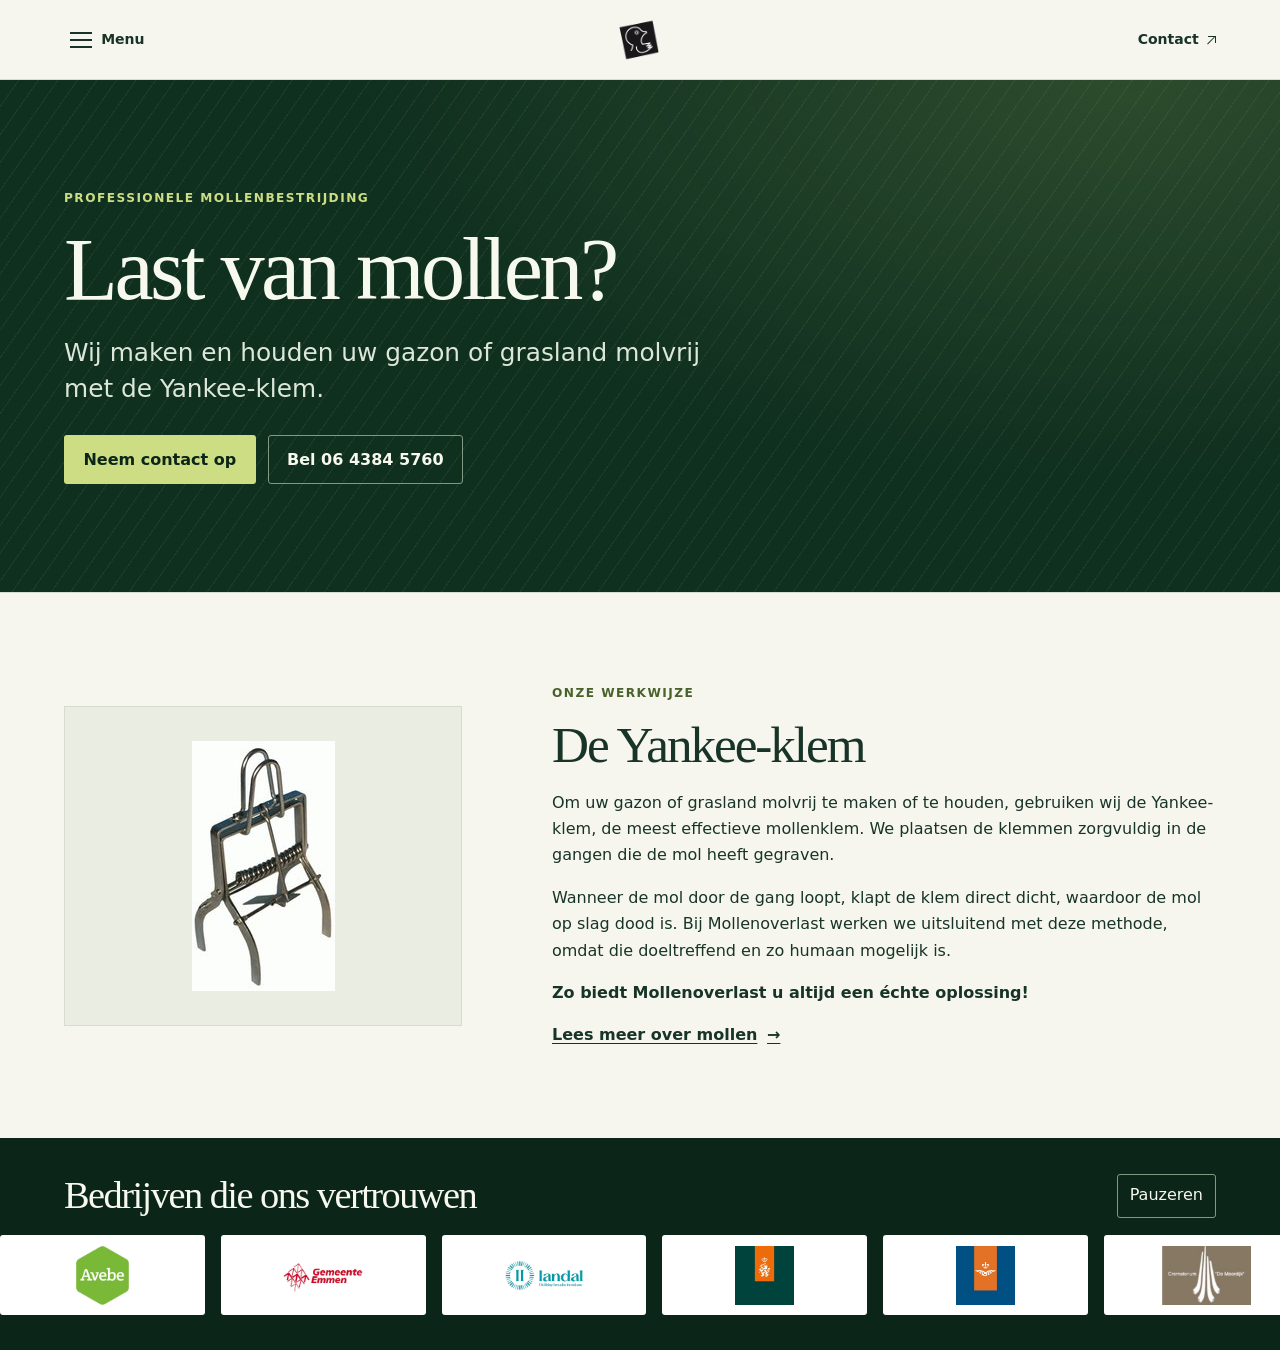
==== commit 23a88e8a: "Make the cursor glow and background texture more visible" ====
--- a/index.html
+++ b/index.html
@@ -6,9 +6,9 @@
   <meta name="description" content="Professionele mollenbestrijding voor uw gazon of grasland. Mollenoverlast uit Schoonebeek werkt met de Yankee-klem.">
   <meta name="theme-color" content="#0f2f1f">
   <title>Professionele mollenbestrijding | Mollenoverlast</title>
-  <link rel="stylesheet" href="style.css">
+  <link rel="stylesheet" href="style.css?v=glow-2">
   <link rel="icon" href="assets/images/mollenoverlastpng.png" type="image/png">
-  <script src="script.js" defer></script>
+  <script src="script.js?v=glow-2" defer></script>
 </head>
 <body id="boven">
   <a class="skip-link" href="#inhoud">Direct naar inhoud</a>
--- a/style.css
+++ b/style.css
@@ -24,7 +24,27 @@
 button { font: inherit; cursor: pointer; }
 [hidden] { display: none !important; }
 :focus-visible { outline: 2px solid #8a9f39; outline-offset: 4px; }
+main {
+  position: relative;
+  isolation: isolate;
+  background:
+    radial-gradient(ellipse 48rem 25rem at 88% 0, #abc66a30, transparent),
+    repeating-linear-gradient(125deg, transparent 0 15px, #cddd8314 15px 16px);
+}
 main:focus { outline: none; }
+@media (hover: hover) and (pointer: fine) and (prefers-reduced-motion: no-preference) {
+  main::before {
+    content: "";
+    position: absolute;
+    inset: 0;
+    z-index: -1;
+    pointer-events: none;
+    background: radial-gradient(27rem circle at var(--glow-x, 50%) var(--glow-y, 0), #cddd8352, transparent);
+    opacity: 0;
+    transition: opacity .24s ease;
+  }
+  main.has-pointer-glow::before { opacity: 1; }
+}
 h1, h2 {
   margin: 0;
   font-family: Georgia, serif;
@@ -141,12 +161,11 @@
   border-radius: 3px;
   font-weight: 700;
   text-decoration: none;
-  transition: background .2s ease, border-color .2s ease, transform .2s ease;
+  transition: background .2s ease, border-color .2s ease, box-shadow .2s ease, transform .2s ease;
 }
 .primary { background: var(--green); color: var(--deep); }
-.primary:hover { background: #deebaa; transform: translateY(-2px); }
 .secondary { border-color: #829885; }
-.secondary:hover { background: #ffffff12; border-color: #d4e2c6; }
+
 .method-band, .paper { background: var(--paper); color: var(--ink); border-top: 1px solid var(--line); }
 .method {
   display: grid;
@@ -168,6 +187,14 @@
 .trap-photo img { height: 250px; object-fit: contain; }
 .more { display: inline-flex; gap: .6rem; font-weight: 700; }
 .more:hover { color: #49612b; }
+@media (hover: hover) {
+  .primary:hover { background: #deebaa; box-shadow: 0 6px 18px #091f2066; transform: translateY(-3px); }
+  .secondary:hover { background: #ffffff12; border-color: #d4e2c6; transform: translateY(-3px); }
+  .more span { transition: transform .2s ease; }
+  .more:hover span { transform: translateX(3px); }
+  .logo-group a { transition: background .2s ease; }
+  .logo-group a:hover { background: #eff3e5; }
+}
 
 /* Interior pages */
 .page-intro { padding-block: var(--space); }
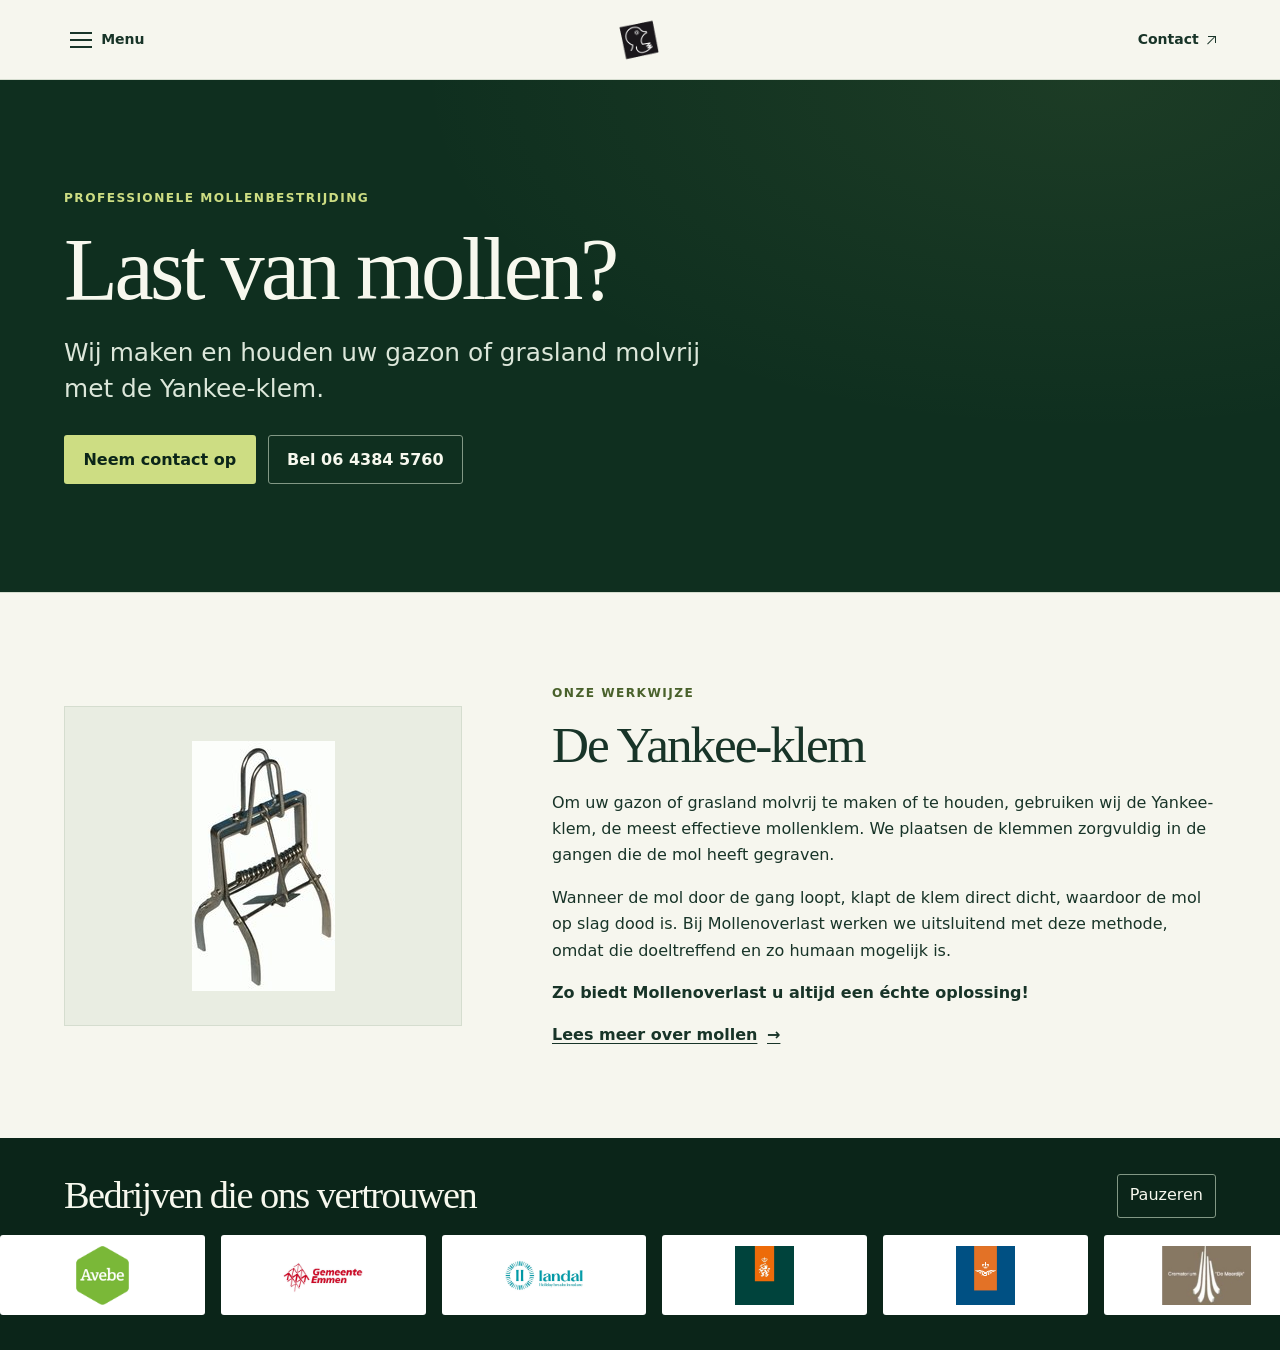
==== commit fdafe401: "Use a small site-wide cursor halo" ====
--- a/index.html
+++ b/index.html
@@ -6,9 +6,9 @@
   <meta name="description" content="Professionele mollenbestrijding voor uw gazon of grasland. Mollenoverlast uit Schoonebeek werkt met de Yankee-klem.">
   <meta name="theme-color" content="#0f2f1f">
   <title>Professionele mollenbestrijding | Mollenoverlast</title>
-  <link rel="stylesheet" href="style.css?v=glow-2">
+  <link rel="stylesheet" href="style.css?v=glow-3">
   <link rel="icon" href="assets/images/mollenoverlastpng.png" type="image/png">
-  <script src="script.js?v=glow-2" defer></script>
+  <script src="script.js?v=glow-3" defer></script>
 </head>
 <body id="boven">
   <a class="skip-link" href="#inhoud">Direct naar inhoud</a>
--- a/style.css
+++ b/style.css
@@ -25,25 +25,25 @@
 [hidden] { display: none !important; }
 :focus-visible { outline: 2px solid #8a9f39; outline-offset: 4px; }
 main {
-  position: relative;
-  isolation: isolate;
-  background:
-    radial-gradient(ellipse 48rem 25rem at 88% 0, #abc66a30, transparent),
-    repeating-linear-gradient(125deg, transparent 0 15px, #cddd8314 15px 16px);
+  background: radial-gradient(ellipse 42rem 22rem at 85% 0, #abc66a16, transparent);
 }
 main:focus { outline: none; }
 @media (hover: hover) and (pointer: fine) and (prefers-reduced-motion: no-preference) {
-  main::before {
+  body::before {
     content: "";
-    position: absolute;
-    inset: 0;
-    z-index: -1;
+    position: fixed;
+    top: 0;
+    left: 0;
+    z-index: 6;
+    width: 88px;
+    height: 88px;
     pointer-events: none;
-    background: radial-gradient(27rem circle at var(--glow-x, 50%) var(--glow-y, 0), #cddd8352, transparent);
+    background: radial-gradient(circle closest-side, #a5c34a38, #a5c34a14 42%, transparent);
+    transform: translate3d(calc(var(--glow-x, 0px) - 50%), calc(var(--glow-y, 0px) - 50%), 0);
     opacity: 0;
-    transition: opacity .24s ease;
+    transition: opacity .18s ease;
   }
-  main.has-pointer-glow::before { opacity: 1; }
+  body.has-pointer-glow::before { opacity: 1; }
 }
 h1, h2 {
   margin: 0;
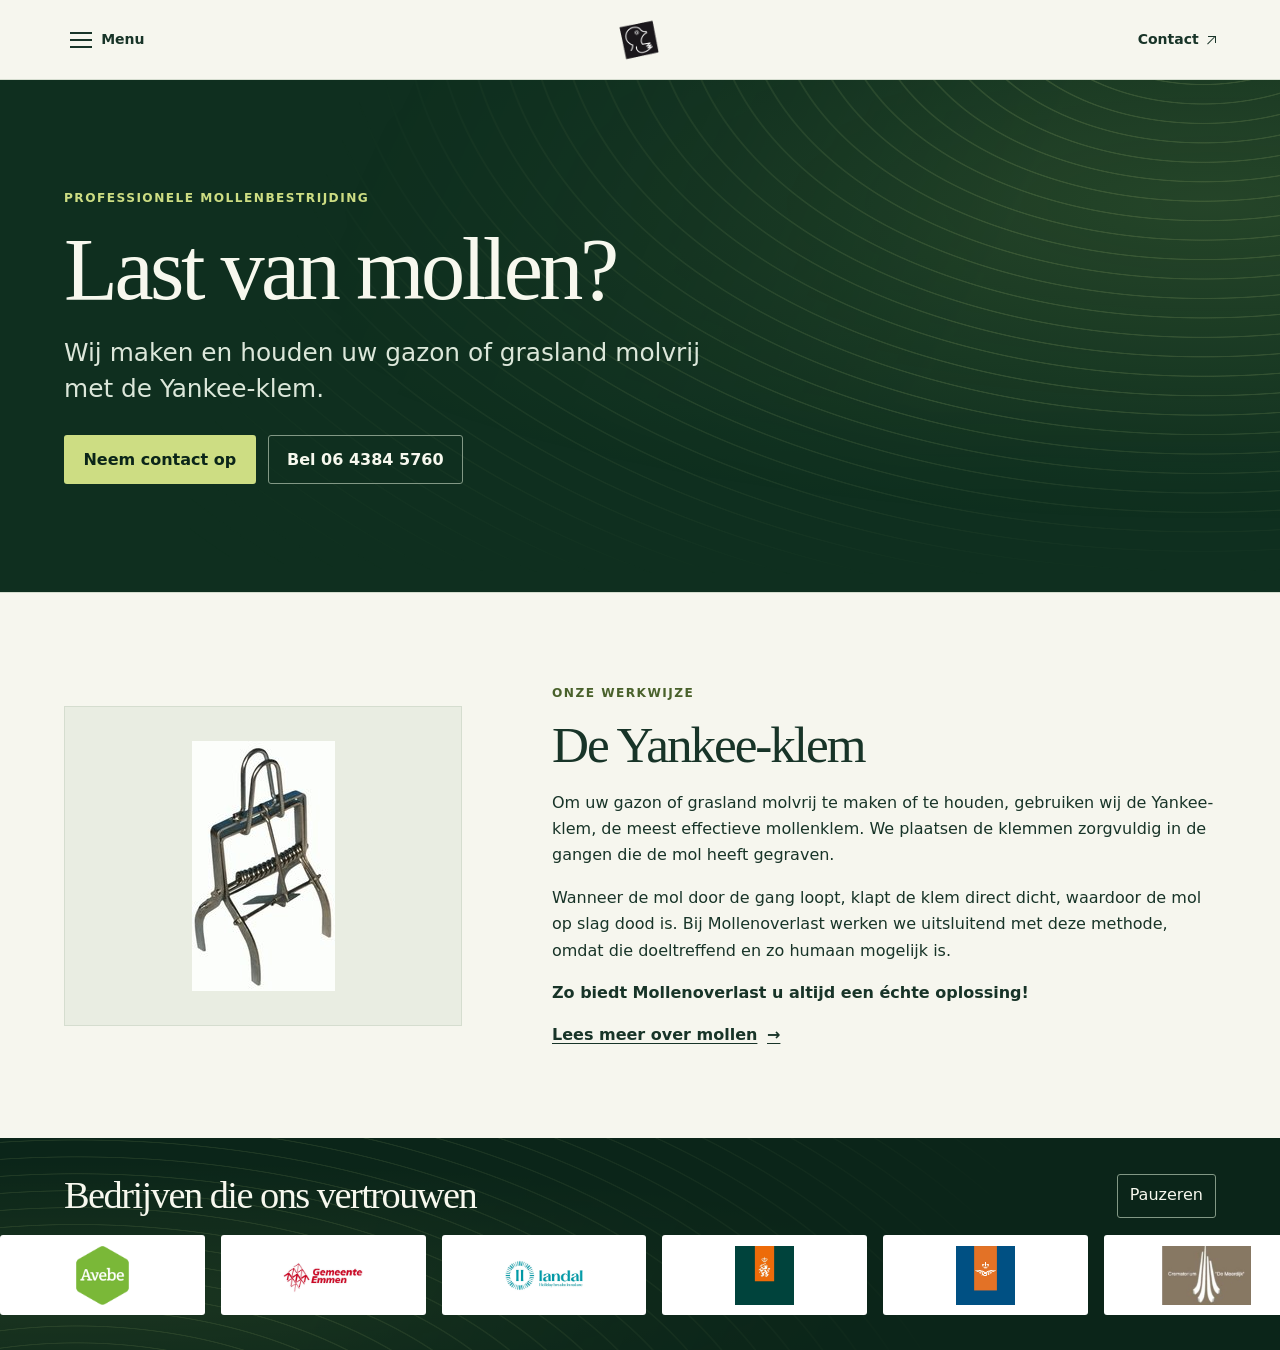
==== commit b804be6c: "Replace the cursor halo with contour backgrounds" ====
--- a/index.html
+++ b/index.html
@@ -6,9 +6,9 @@
   <meta name="description" content="Professionele mollenbestrijding voor uw gazon of grasland. Mollenoverlast uit Schoonebeek werkt met de Yankee-klem.">
   <meta name="theme-color" content="#0f2f1f">
   <title>Professionele mollenbestrijding | Mollenoverlast</title>
-  <link rel="stylesheet" href="style.css?v=glow-3">
+  <link rel="stylesheet" href="style.css?v=contours-1">
   <link rel="icon" href="assets/images/mollenoverlastpng.png" type="image/png">
-  <script src="script.js?v=glow-3" defer></script>
+  <script src="script.js?v=contours-1" defer></script>
 </head>
 <body id="boven">
   <a class="skip-link" href="#inhoud">Direct naar inhoud</a>
--- a/style.css
+++ b/style.css
@@ -24,26 +24,45 @@
 button { font: inherit; cursor: pointer; }
 [hidden] { display: none !important; }
 :focus-visible { outline: 2px solid #8a9f39; outline-offset: 4px; }
-main {
-  background: radial-gradient(ellipse 42rem 22rem at 85% 0, #abc66a16, transparent);
+main, .logo-bar {
+  position: relative;
+  isolation: isolate;
 }
 main:focus { outline: none; }
-@media (hover: hover) and (pointer: fine) and (prefers-reduced-motion: no-preference) {
-  body::before {
-    content: "";
-    position: fixed;
-    top: 0;
-    left: 0;
-    z-index: 6;
-    width: 88px;
-    height: 88px;
-    pointer-events: none;
-    background: radial-gradient(circle closest-side, #a5c34a38, #a5c34a14 42%, transparent);
-    transform: translate3d(calc(var(--glow-x, 0px) - 50%), calc(var(--glow-y, 0px) - 50%), 0);
-    opacity: 0;
-    transition: opacity .18s ease;
+
+/* Contour lines fade into the green behind each section. */
+main::before, .logo-bar::before {
+  content: "";
+  position: absolute;
+  inset: 0 0 auto;
+  z-index: -1;
+  height: min(100%, 31rem);
+  pointer-events: none;
+  background:
+    radial-gradient(ellipse at 95% 25%, #9ab65a29, transparent 62%),
+    repeating-radial-gradient(ellipse 42% 68% at 94% -18%,
+      transparent 0 24px, #b8cf812a 25px 26px, transparent 27px 31px);
+  mask-image: var(--contour-fade, linear-gradient(115deg, transparent 24%, #000 72%));
+}
+main::before {
+  mask-image:
+    var(--contour-fade, linear-gradient(115deg, transparent 24%, #000 72%)),
+    linear-gradient(#000 65%, transparent);
+  mask-composite: intersect;
+}
+.logo-bar::before {
+  height: 100%;
+  background:
+    radial-gradient(ellipse at 95% 25%, #9ab65a29, transparent 62%),
+    repeating-radial-gradient(ellipse 33rem 18rem at 94% -75%,
+      transparent 0 24px, #b8cf812a 25px 26px, transparent 27px 31px);
+  transform: scale(-1);
+  opacity: .7;
+}
+@media (max-width: 760px) {
+  main::before, .logo-bar::before {
+    --contour-fade: linear-gradient(130deg, transparent 38%, #000 100%);
   }
-  body.has-pointer-glow::before { opacity: 1; }
 }
 h1, h2 {
   margin: 0;
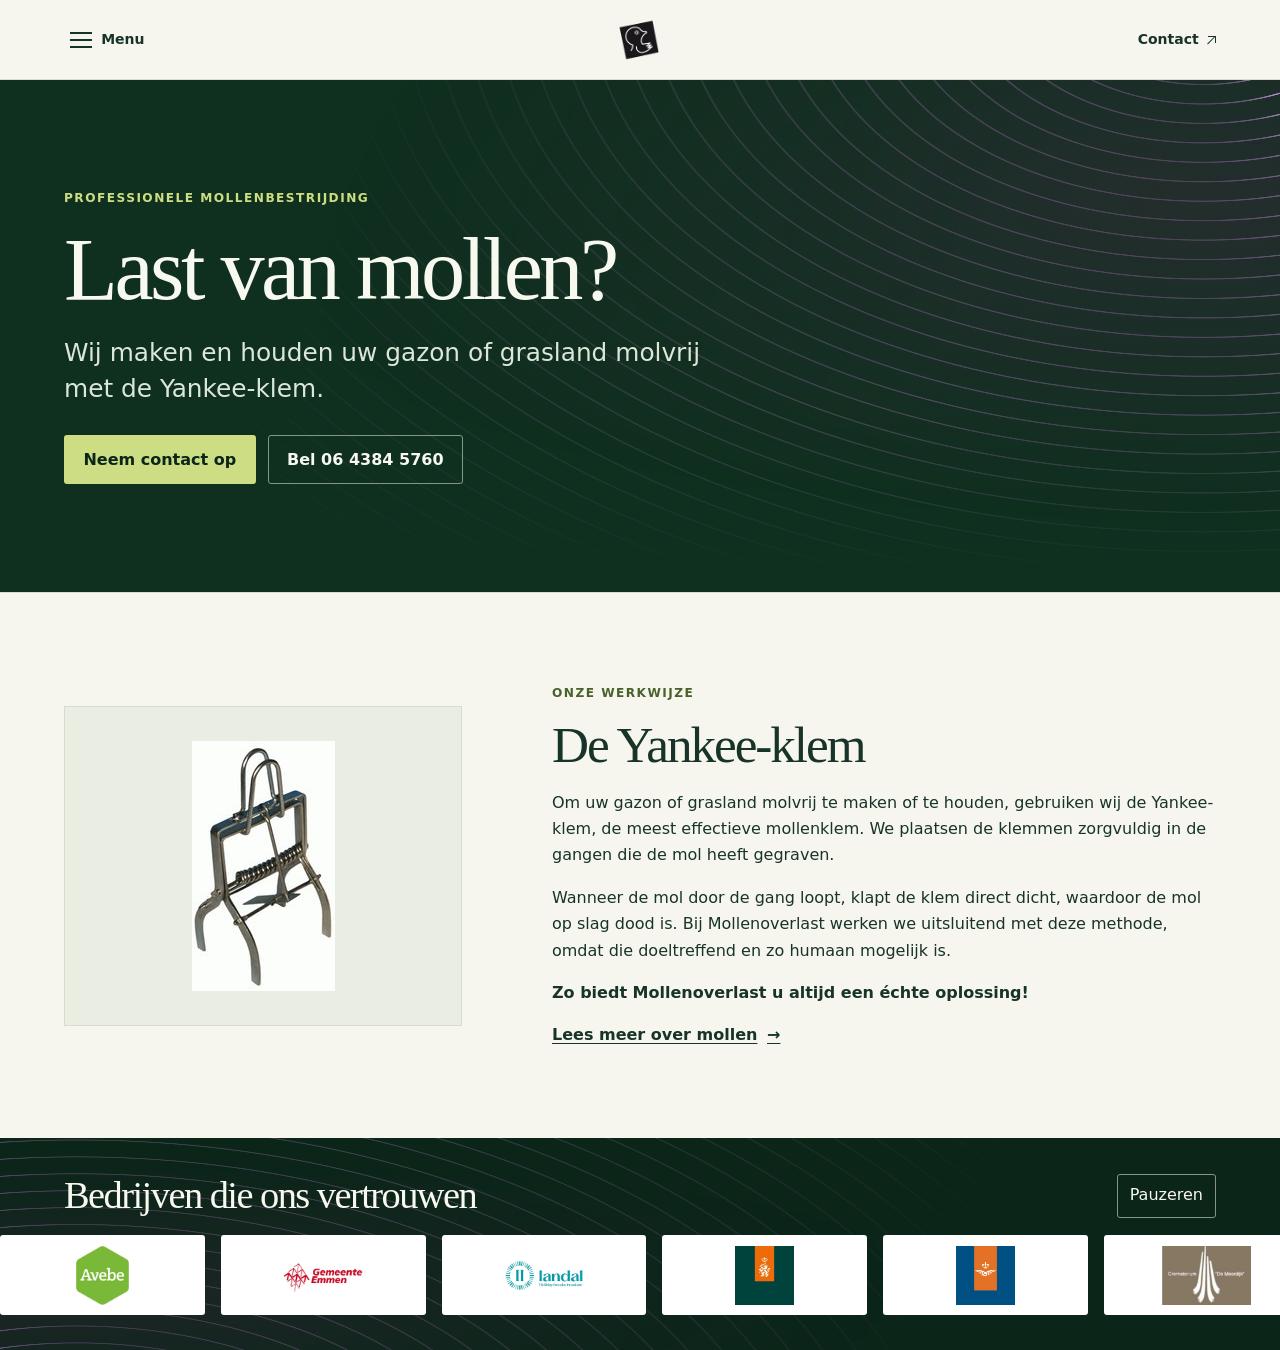
==== commit 46d50e48: "Animate a purple highlight along the contour lines" ====
--- a/index.html
+++ b/index.html
@@ -6,7 +6,7 @@
   <meta name="description" content="Professionele mollenbestrijding voor uw gazon of grasland. Mollenoverlast uit Schoonebeek werkt met de Yankee-klem.">
   <meta name="theme-color" content="#0f2f1f">
   <title>Professionele mollenbestrijding | Mollenoverlast</title>
-  <link rel="stylesheet" href="style.css?v=contours-1">
+  <link rel="stylesheet" href="style.css?v=contours-2">
   <link rel="icon" href="assets/images/mollenoverlastpng.png" type="image/png">
   <script src="script.js?v=contours-1" defer></script>
 </head>
--- a/style.css
+++ b/style.css
@@ -30,37 +30,65 @@
 }
 main:focus { outline: none; }
 
-/* Contour lines fade into the green behind each section. */
-main::before, .logo-bar::before {
-  content: "";
+/* The sweep is masked to the same paths as the static contour lines. */
+@property --contour-angle {
+  syntax: "<angle>";
+  inherits: false;
+  initial-value: 125deg;
+}
+main, .logo-bar {
+  --contour-size: 42% 68%;
+  --contour-origin: 94% -18%;
+  --contour-fade: linear-gradient(115deg, transparent 24%, #000 72%);
+  --contour-edge: linear-gradient(#000 65%, transparent);
+}
+.logo-bar {
+  --contour-size: 33rem 18rem;
+  --contour-origin: 94% -75%;
+  --contour-edge: linear-gradient(#000, #000);
+}
+main::before, main::after, .logo-bar::before, .logo-bar::after {
+  --contour-lines: repeating-radial-gradient(
+    ellipse var(--contour-size) at var(--contour-origin),
+    transparent 0 24px, var(--contour-ink) 25px 26px, transparent 27px 31px
+  );
   position: absolute;
   inset: 0 0 auto;
   z-index: -1;
   height: min(100%, 31rem);
   pointer-events: none;
-  background:
-    radial-gradient(ellipse at 95% 25%, #9ab65a29, transparent 62%),
-    repeating-radial-gradient(ellipse 42% 68% at 94% -18%,
-      transparent 0 24px, #b8cf812a 25px 26px, transparent 27px 31px);
-  mask-image: var(--contour-fade, linear-gradient(115deg, transparent 24%, #000 72%));
-}
-main::before {
-  mask-image:
-    var(--contour-fade, linear-gradient(115deg, transparent 24%, #000 72%)),
-    linear-gradient(#000 65%, transparent);
+}
+main::before, .logo-bar::before {
+  --contour-ink: #bc85cf52;
+  content: "";
+  background: radial-gradient(ellipse at 95% 25%, #70296336, transparent 62%), var(--contour-lines);
+  mask-image: var(--contour-fade), var(--contour-edge);
   mask-composite: intersect;
 }
-.logo-bar::before {
+.logo-bar::before, .logo-bar::after {
   height: 100%;
-  background:
-    radial-gradient(ellipse at 95% 25%, #9ab65a29, transparent 62%),
-    repeating-radial-gradient(ellipse 33rem 18rem at 94% -75%,
-      transparent 0 24px, #b8cf812a 25px 26px, transparent 27px 31px);
   transform: scale(-1);
-  opacity: .7;
+  opacity: .8;
+}
+@media (prefers-reduced-motion: no-preference) {
+  @supports (mask-composite: intersect) {
+    main::after, .logo-bar::after {
+      --contour-ink: #000;
+      content: "";
+      background: conic-gradient(from var(--contour-angle) at var(--contour-origin),
+        transparent, #e3a9fa20 8deg, #e3a9fab3 20deg, #d297ed42 33deg, transparent 53deg);
+      mask-image: var(--contour-lines), var(--contour-fade), var(--contour-edge);
+      mask-composite: intersect;
+      animation: contour-sweep 12s linear infinite;
+    }
+    .logo-bar::after { animation-delay: -2s; }
+  }
+}
+@keyframes contour-sweep {
+  to { --contour-angle: 485deg; }
 }
 @media (max-width: 760px) {
-  main::before, .logo-bar::before {
+  main, .logo-bar {
     --contour-fade: linear-gradient(130deg, transparent 38%, #000 100%);
   }
 }
